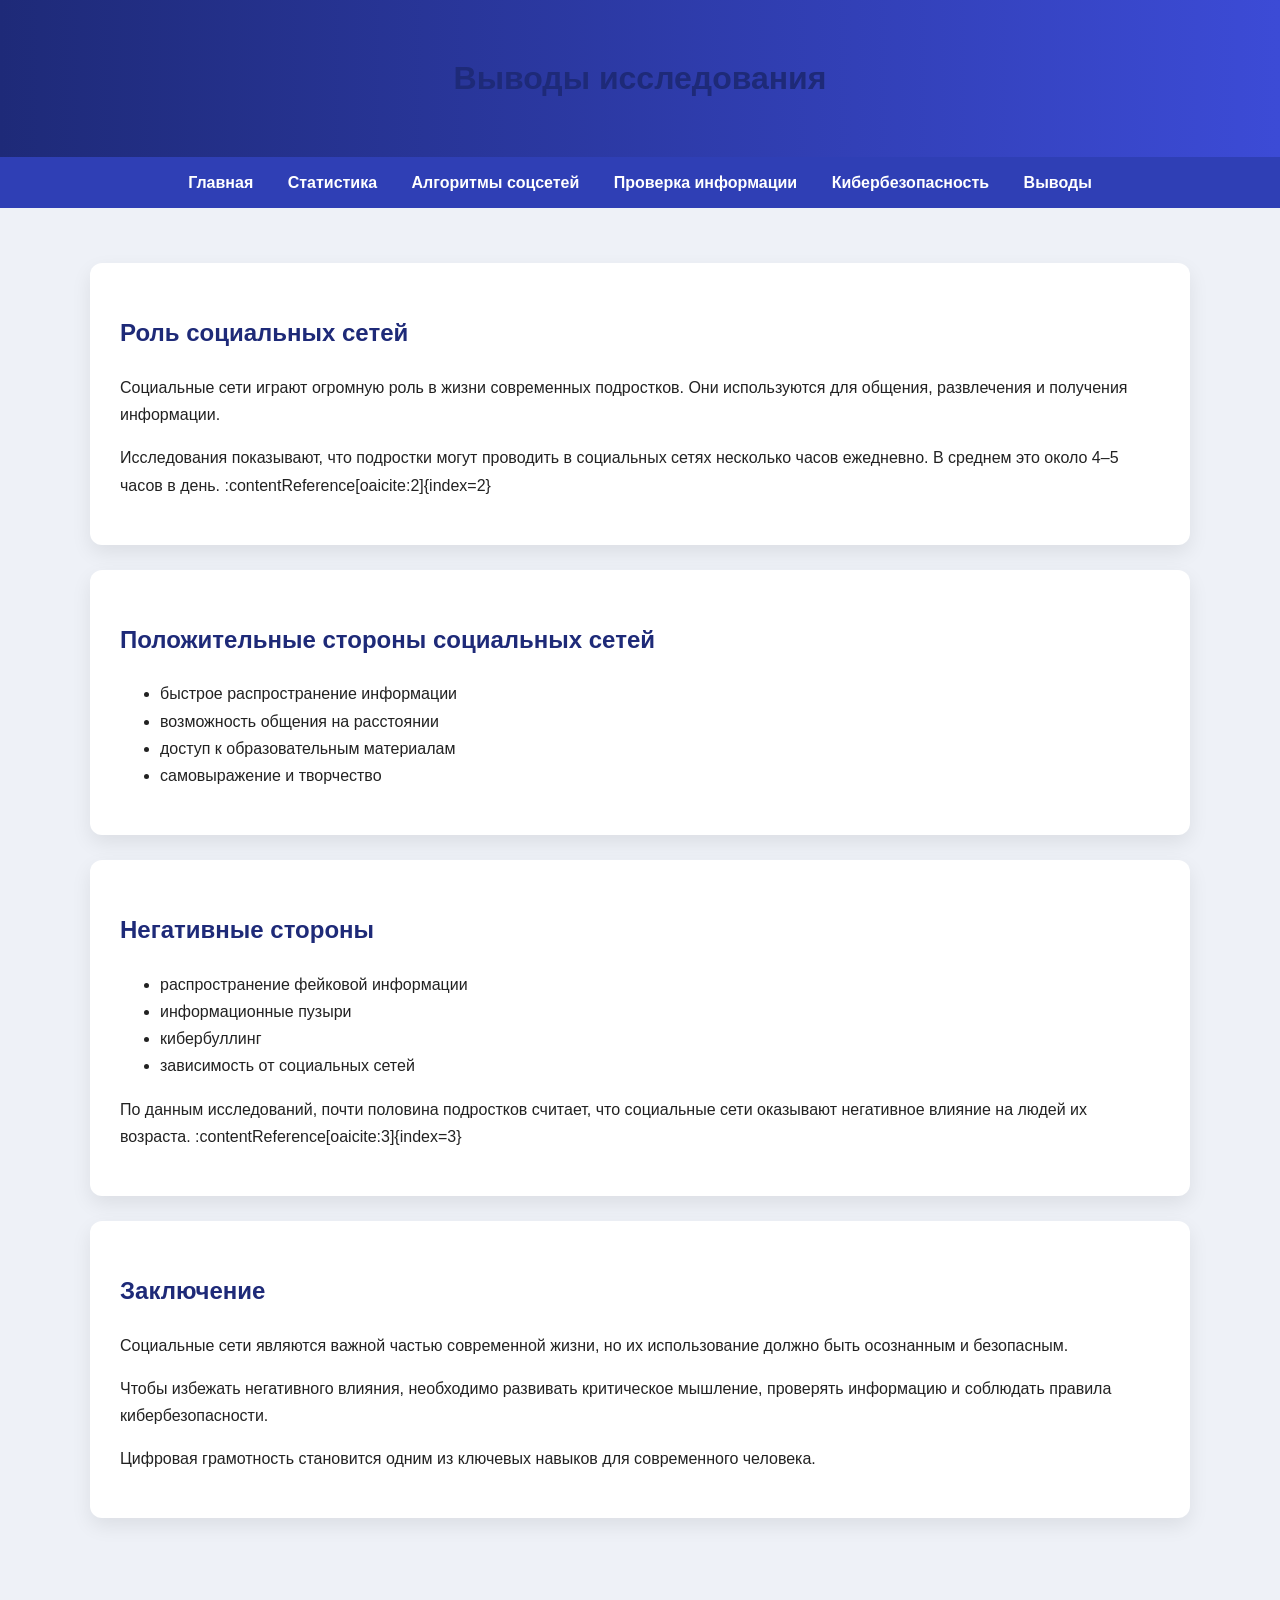
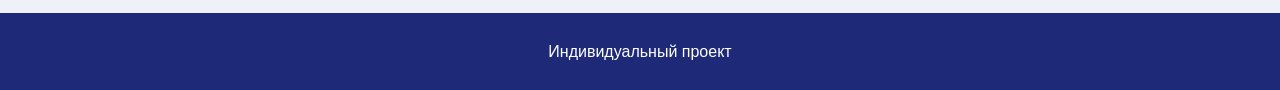
==== conclusion.html @ 6f36a2e9 "Add files via upload" ====
<!DOCTYPE html>
<html lang="ru">
<head>
<meta charset="UTF-8">
<title>Вывод</title>
<link rel="stylesheet" href="style.css">
</head>

<body>

<header>
<h1>Выводы исследования</h1>
</header>

<nav>
<a href="index.html">Главная</a>
<a href="statistics.html">Статистика</a>
<a href="algorithms.html">Алгоритмы соцсетей</a>
<a href="factcheck.html">Проверка информации</a>
<a href="cybersecurity.html">Кибербезопасность</a>
<a href="conclusion.html">Выводы</a>
</nav>

<div class="container">

<div class="card">

<h2>Роль социальных сетей</h2>

<p>
Социальные сети играют огромную роль в жизни современных подростков.
Они используются для общения, развлечения и получения информации.
</p>

<p>
Исследования показывают, что подростки могут проводить
в социальных сетях несколько часов ежедневно. В среднем
это около 4–5 часов в день. :contentReference[oaicite:2]{index=2}
</p>

</div>

<div class="card">

<h2>Положительные стороны социальных сетей</h2>

<ul>

<li>быстрое распространение информации</li>
<li>возможность общения на расстоянии</li>
<li>доступ к образовательным материалам</li>
<li>самовыражение и творчество</li>

</ul>

</div>

<div class="card">

<h2>Негативные стороны</h2>

<ul>

<li>распространение фейковой информации</li>
<li>информационные пузыри</li>
<li>кибербуллинг</li>
<li>зависимость от социальных сетей</li>

</ul>

<p>
По данным исследований, почти половина подростков считает,
что социальные сети оказывают негативное влияние на людей их возраста. :contentReference[oaicite:3]{index=3}
</p>

</div>

<div class="card">

<h2>Заключение</h2>

<p>
Социальные сети являются важной частью современной жизни,
но их использование должно быть осознанным и безопасным.
</p>

<p>
Чтобы избежать негативного влияния, необходимо развивать
критическое мышление, проверять информацию и соблюдать
правила кибербезопасности.
</p>

<p>
Цифровая грамотность становится одним из ключевых навыков
для современного человека.
</p>

</div>

</div>

<footer>
Индивидуальный проект
</footer>

</body>
</html>
---- style.css ----
body{
font-family: 'Segoe UI', Arial, sans-serif;
margin:0;
background:#eef1f7;
color:#222;
line-height:1.7;
}

header{
background:linear-gradient(90deg,#1e2a78,#3c4bd6);
color:white;
padding:30px;
text-align:center;
}

nav{
background:#2f3fb5;
padding:12px;
text-align:center;
}

nav a{
color:white;
margin:15px;
text-decoration:none;
font-weight:bold;
font-size:16px;
}

nav a:hover{
text-decoration:underline;
}

.container{
max-width:1100px;
margin:auto;
padding:30px;
}

.card{
background:white;
padding:30px;
margin:25px 0;
border-radius:12px;
box-shadow:0 8px 20px rgba(0,0,0,0.08);
}

h1,h2{
color:#1e2a78;
}

.stat{
font-size:32px;
font-weight:bold;
color:#3c4bd6;
}

button{
background:#3c4bd6;
color:white;
border:none;
padding:12px 20px;
border-radius:6px;
font-size:16px;
cursor:pointer;
}

button:hover{
background:#2f3fb5;
}

footer{
background:#1e2a78;
color:white;
text-align:center;
padding:25px;
margin-top:40px;
}
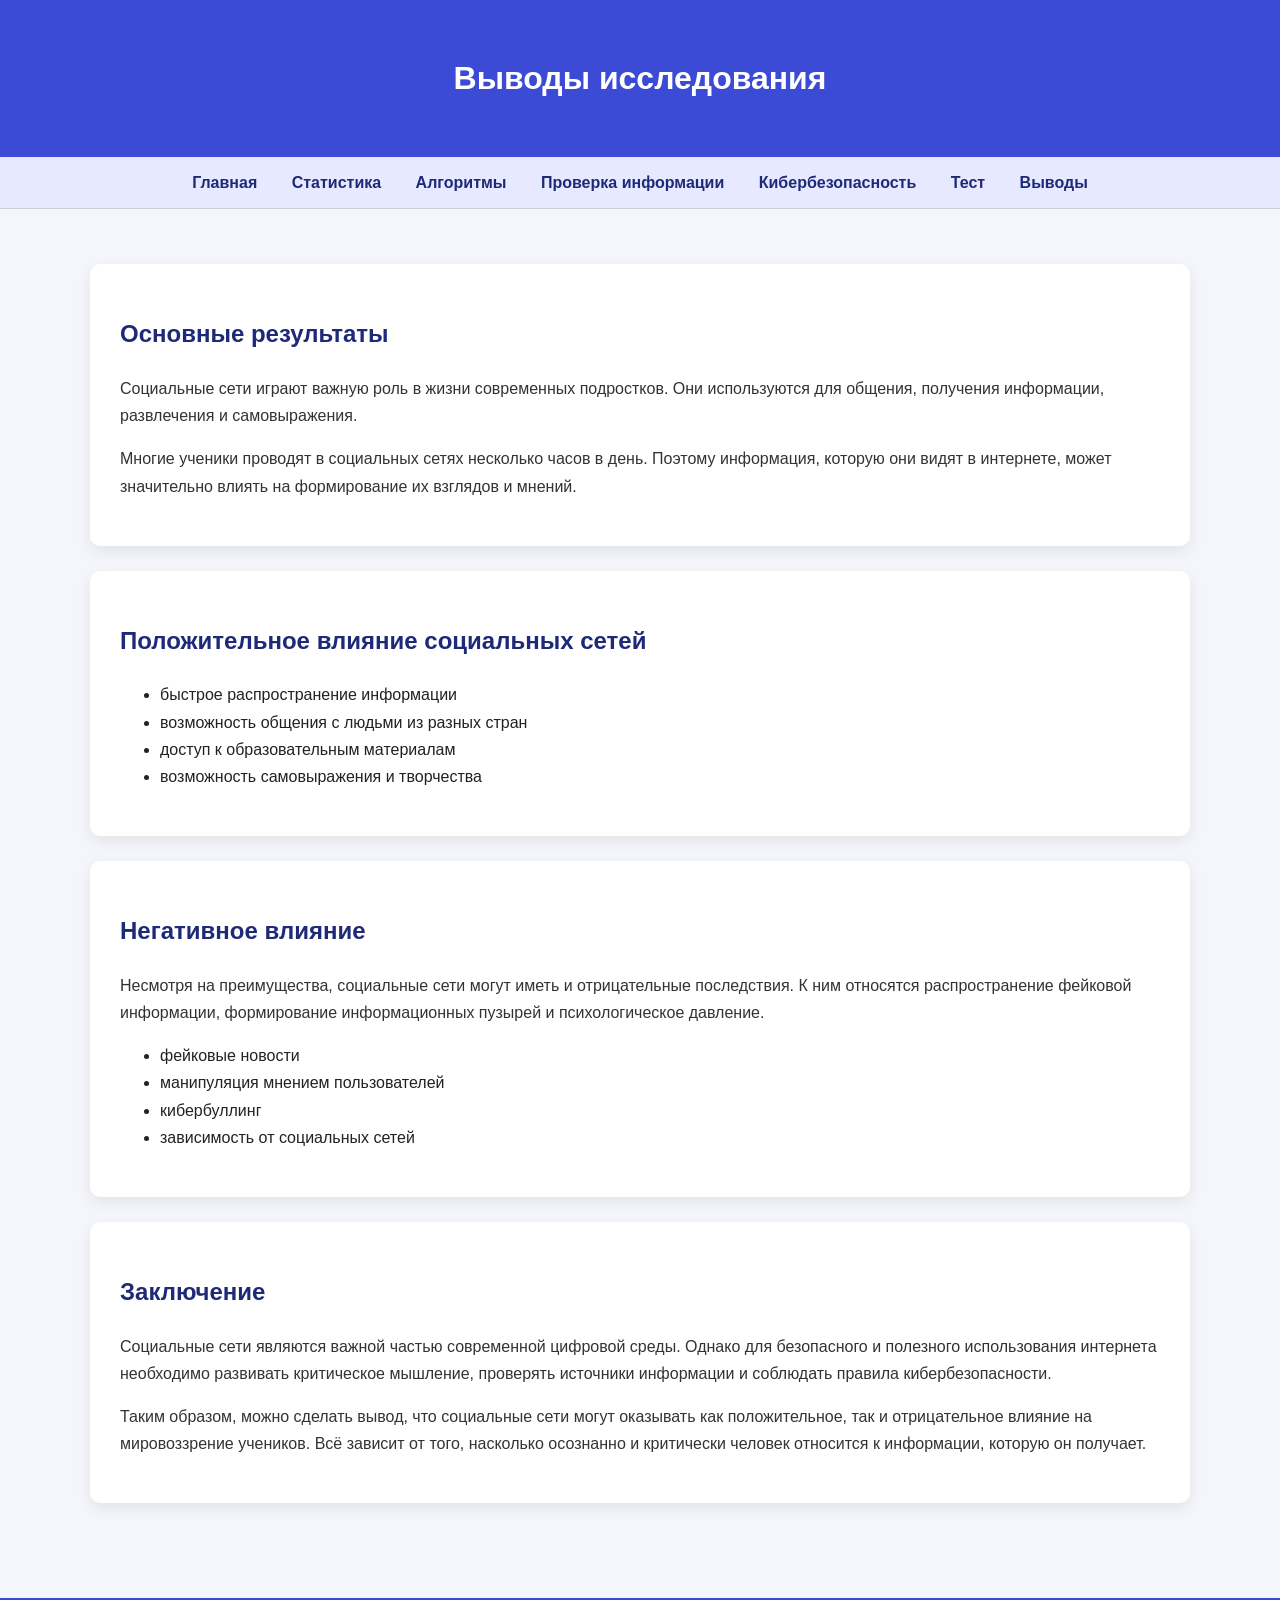
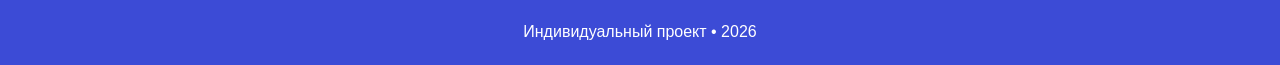
==== commit 9450bdc9: "Update conclusion.html" ====
--- a/conclusion.html
+++ b/conclusion.html
@@ -1,8 +1,9 @@
 <!DOCTYPE html>
 <html lang="ru">
+
 <head>
 <meta charset="UTF-8">
-<title>Вывод</title>
+<title>Выводы исследования</title>
 <link rel="stylesheet" href="style.css">
 </head>
 
@@ -15,9 +16,10 @@
 <nav>
 <a href="index.html">Главная</a>
 <a href="statistics.html">Статистика</a>
-<a href="algorithms.html">Алгоритмы соцсетей</a>
+<a href="algorithms.html">Алгоритмы</a>
 <a href="factcheck.html">Проверка информации</a>
 <a href="cybersecurity.html">Кибербезопасность</a>
+<a href="test.html">Тест</a>
 <a href="conclusion.html">Выводы</a>
 </nav>
 
@@ -25,53 +27,51 @@
 
 <div class="card">
 
-<h2>Роль социальных сетей</h2>
+<h2>Основные результаты</h2>
 
 <p>
-Социальные сети играют огромную роль в жизни современных подростков.
-Они используются для общения, развлечения и получения информации.
+Социальные сети играют важную роль в жизни современных подростков. 
+Они используются для общения, получения информации, развлечения 
+и самовыражения.
 </p>
 
 <p>
-Исследования показывают, что подростки могут проводить
-в социальных сетях несколько часов ежедневно. В среднем
-это около 4–5 часов в день. :contentReference[oaicite:2]{index=2}
+Многие ученики проводят в социальных сетях несколько часов в день. 
+Поэтому информация, которую они видят в интернете, может значительно 
+влиять на формирование их взглядов и мнений.
 </p>
 
 </div>
 
 <div class="card">
 
-<h2>Положительные стороны социальных сетей</h2>
+<h2>Положительное влияние социальных сетей</h2>
 
 <ul>
-
 <li>быстрое распространение информации</li>
-<li>возможность общения на расстоянии</li>
+<li>возможность общения с людьми из разных стран</li>
 <li>доступ к образовательным материалам</li>
-<li>самовыражение и творчество</li>
-
+<li>возможность самовыражения и творчества</li>
 </ul>
 
 </div>
 
 <div class="card">
 
-<h2>Негативные стороны</h2>
+<h2>Негативное влияние</h2>
+
+<p>
+Несмотря на преимущества, социальные сети могут иметь и отрицательные
+последствия. К ним относятся распространение фейковой информации,
+формирование информационных пузырей и психологическое давление.
+</p>
 
 <ul>
-
-<li>распространение фейковой информации</li>
-<li>информационные пузыри</li>
+<li>фейковые новости</li>
+<li>манипуляция мнением пользователей</li>
 <li>кибербуллинг</li>
 <li>зависимость от социальных сетей</li>
-
 </ul>
-
-<p>
-По данным исследований, почти половина подростков считает,
-что социальные сети оказывают негативное влияние на людей их возраста. :contentReference[oaicite:3]{index=3}
-</p>
 
 </div>
 
@@ -80,19 +80,17 @@
 <h2>Заключение</h2>
 
 <p>
-Социальные сети являются важной частью современной жизни,
-но их использование должно быть осознанным и безопасным.
+Социальные сети являются важной частью современной цифровой среды.
+Однако для безопасного и полезного использования интернета необходимо
+развивать критическое мышление, проверять источники информации
+и соблюдать правила кибербезопасности.
 </p>
 
 <p>
-Чтобы избежать негативного влияния, необходимо развивать
-критическое мышление, проверять информацию и соблюдать
-правила кибербезопасности.
-</p>
-
-<p>
-Цифровая грамотность становится одним из ключевых навыков
-для современного человека.
+Таким образом, можно сделать вывод, что социальные сети могут
+оказывать как положительное, так и отрицательное влияние на
+мировоззрение учеников. Всё зависит от того, насколько осознанно
+и критически человек относится к информации, которую он получает.
 </p>
 
 </div>
@@ -100,8 +98,9 @@
 </div>
 
 <footer>
-Индивидуальный проект
+Индивидуальный проект • 2026
 </footer>
 
 </body>
-</html>+
+</html>
--- a/style.css
+++ b/style.css
@@ -1,26 +1,27 @@
 body{
-font-family: 'Segoe UI', Arial, sans-serif;
+font-family:'Segoe UI', Arial, sans-serif;
 margin:0;
-background:#eef1f7;
+background:#f4f6fb;
 color:#222;
 line-height:1.7;
 }
 
 header{
-background:linear-gradient(90deg,#1e2a78,#3c4bd6);
+background:#3c4bd6;
 color:white;
 padding:30px;
 text-align:center;
 }
 
 nav{
-background:#2f3fb5;
+background:#e6e9ff;
 padding:12px;
 text-align:center;
+border-bottom:1px solid #ccc;
 }
 
 nav a{
-color:white;
+color:#1e2a78;
 margin:15px;
 text-decoration:none;
 font-weight:bold;
@@ -41,38 +42,26 @@
 background:white;
 padding:30px;
 margin:25px 0;
-border-radius:12px;
-box-shadow:0 8px 20px rgba(0,0,0,0.08);
+border-radius:10px;
+box-shadow:0 5px 15px rgba(0,0,0,0.08);
 }
 
-h1,h2{
+h1{
+color:white;
+}
+
+h2{
 color:#1e2a78;
 }
 
-.stat{
-font-size:32px;
-font-weight:bold;
-color:#3c4bd6;
-}
-
-button{
-background:#3c4bd6;
-color:white;
-border:none;
-padding:12px 20px;
-border-radius:6px;
-font-size:16px;
-cursor:pointer;
-}
-
-button:hover{
-background:#2f3fb5;
+p{
+color:#333;
 }
 
 footer{
-background:#1e2a78;
+background:#3c4bd6;
 color:white;
 text-align:center;
-padding:25px;
+padding:20px;
 margin-top:40px;
-}+}
